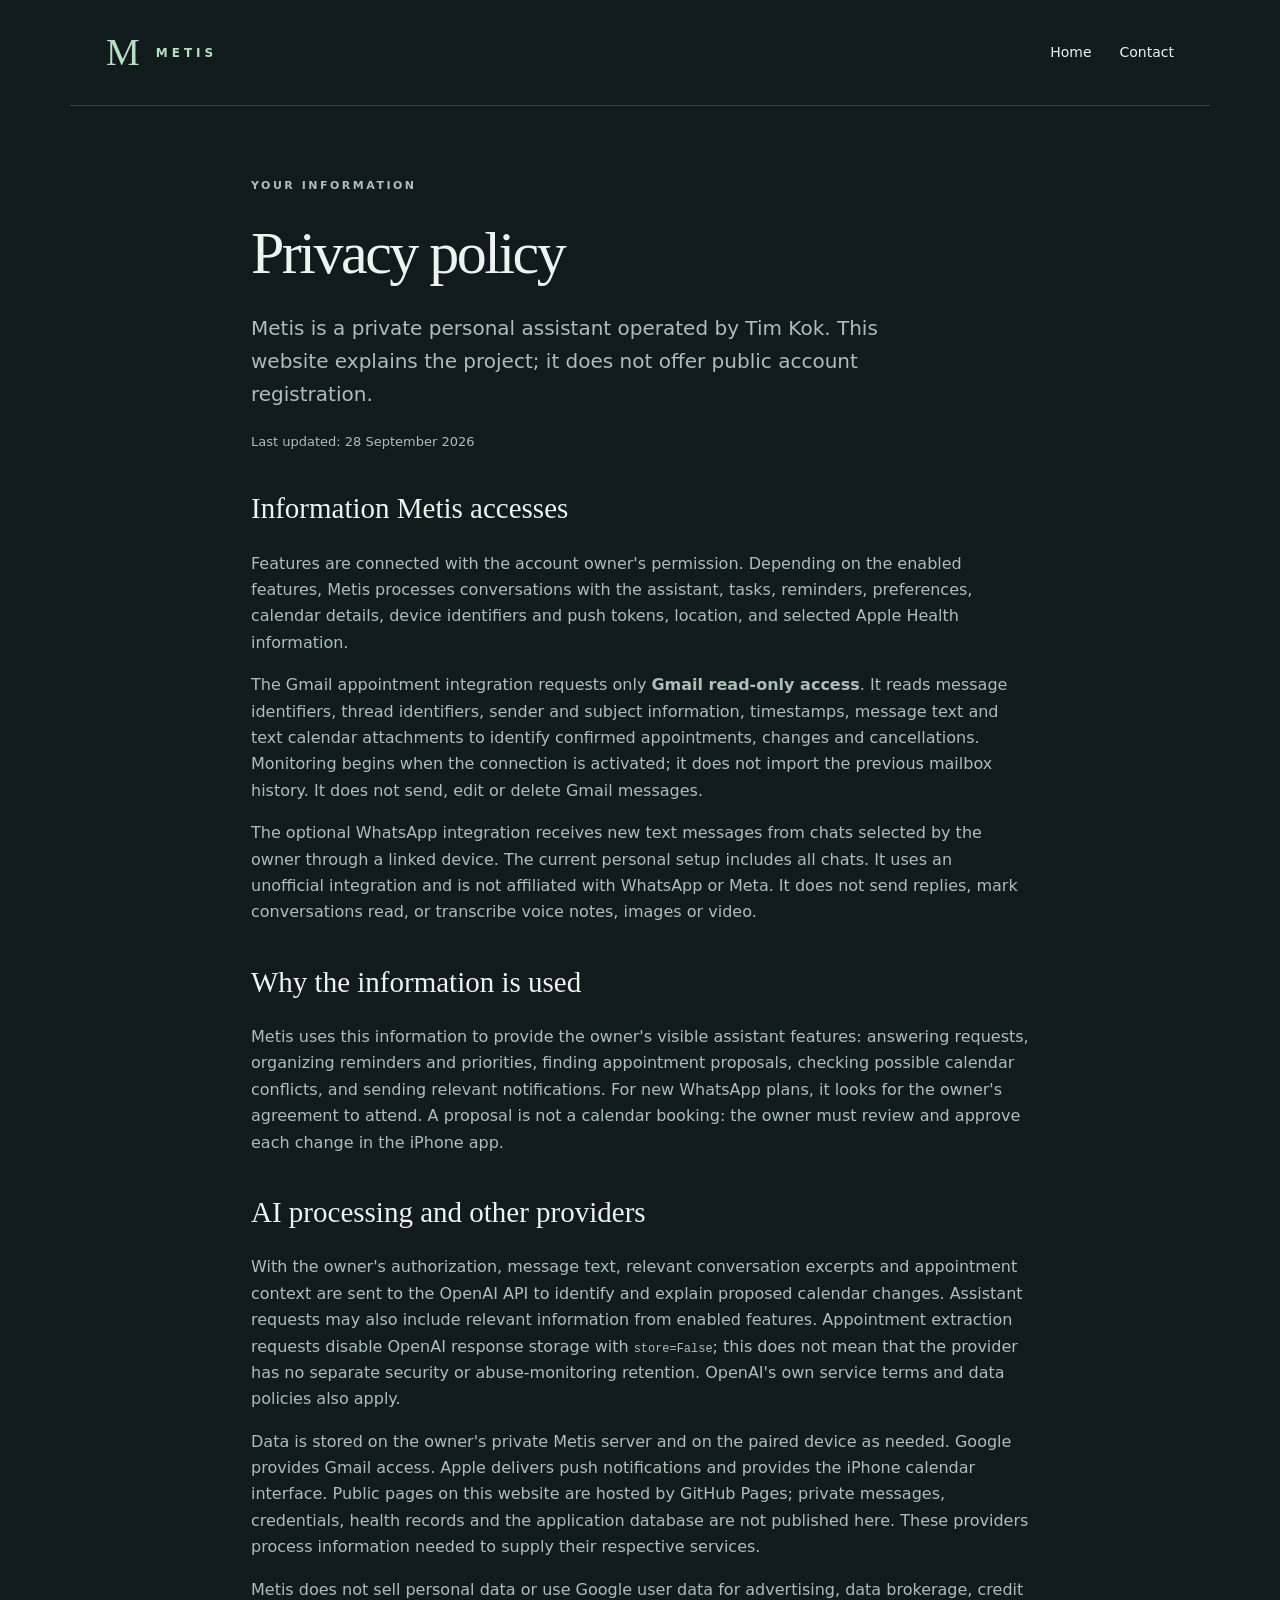
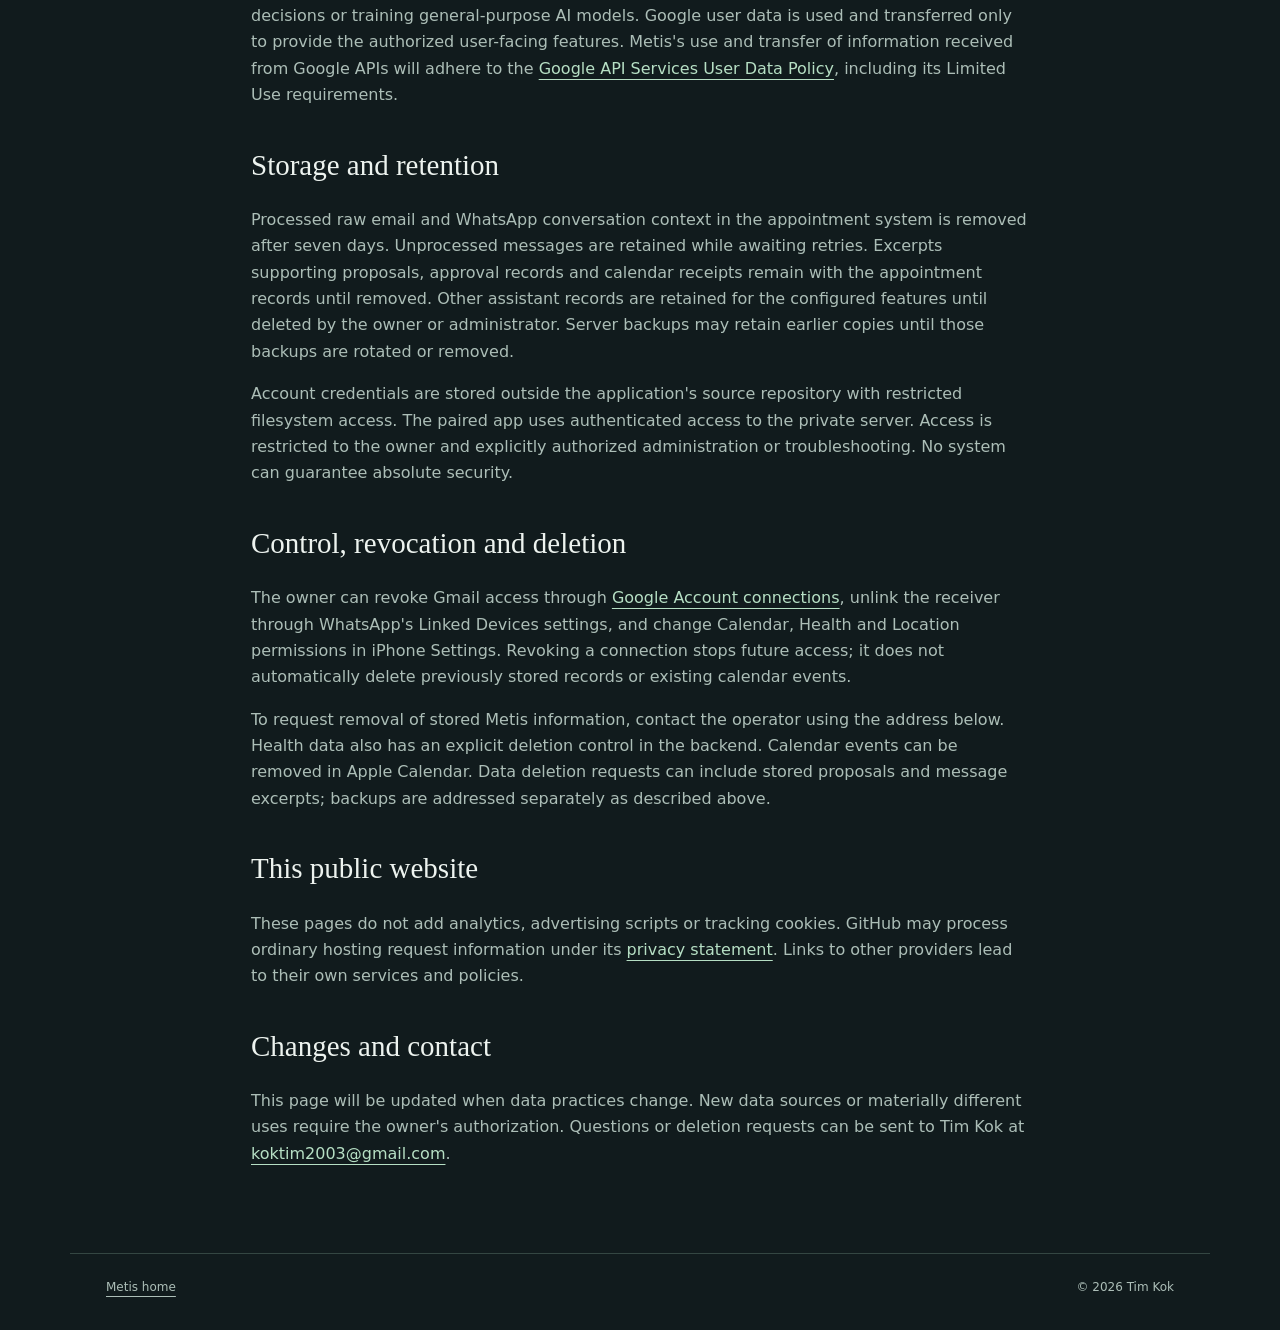
==== privacy.html @ 7e28447e "Prepare public Metis homepage and privacy information" ====
<!doctype html>
<html lang="en"><head><meta charset="utf-8"><meta name="viewport" content="width=device-width,initial-scale=1"><title>Privacy · Metis</title><link rel="stylesheet" href="style.css"></head><body>
<header><a class="brand" href="./">M<span>METIS</span></a><nav><a href="./">Home</a><a href="mailto:koktim2003@gmail.com">Contact</a></nav></header>
<main class="policy"><p class="eyebrow">YOUR INFORMATION</p><h1>Privacy policy</h1><p class="lead">Metis is a private personal assistant operated by Tim Kok. This website explains the project; it does not offer public account registration.</p><p class="quiet">Last updated: 28 September 2026</p>
<h2>Information Metis accesses</h2><p>Features are connected with the account owner's permission. Depending on the enabled features, Metis processes conversations with the assistant, tasks, reminders, preferences, calendar details, device identifiers and push tokens, location, and selected Apple Health information.</p>
<p>The Gmail appointment integration requests only <strong>Gmail read-only access</strong>. It reads message identifiers, thread identifiers, sender and subject information, timestamps, message text and text calendar attachments to identify confirmed appointments, changes and cancellations. Monitoring begins when the connection is activated; it does not import the previous mailbox history. It does not send, edit or delete Gmail messages.</p>
<p>The optional WhatsApp integration receives new text messages from chats selected by the owner through a linked device. The current personal setup includes all chats. It uses an unofficial integration and is not affiliated with WhatsApp or Meta. It does not send replies, mark conversations read, or transcribe voice notes, images or video.</p>
<h2>Why the information is used</h2><p>Metis uses this information to provide the owner's visible assistant features: answering requests, organizing reminders and priorities, finding appointment proposals, checking possible calendar conflicts, and sending relevant notifications. For new WhatsApp plans, it looks for the owner's agreement to attend. A proposal is not a calendar booking: the owner must review and approve each change in the iPhone app.</p>
<h2>AI processing and other providers</h2><p>With the owner's authorization, message text, relevant conversation excerpts and appointment context are sent to the OpenAI API to identify and explain proposed calendar changes. Assistant requests may also include relevant information from enabled features. Appointment extraction requests disable OpenAI response storage with <code>store=False</code>; this does not mean that the provider has no separate security or abuse-monitoring retention. OpenAI's own service terms and data policies also apply.</p>
<p>Data is stored on the owner's private Metis server and on the paired device as needed. Google provides Gmail access. Apple delivers push notifications and provides the iPhone calendar interface. Public pages on this website are hosted by GitHub Pages; private messages, credentials, health records and the application database are not published here. These providers process information needed to supply their respective services.</p>
<p>Metis does not sell personal data or use Google user data for advertising, data brokerage, credit decisions or training general-purpose AI models. Google user data is used and transferred only to provide the authorized user-facing features. Metis's use and transfer of information received from Google APIs will adhere to the <a href="https://developers.google.com/terms/api-services-user-data-policy">Google API Services User Data Policy</a>, including its Limited Use requirements.</p>
<h2>Storage and retention</h2><p>Processed raw email and WhatsApp conversation context in the appointment system is removed after seven days. Unprocessed messages are retained while awaiting retries. Excerpts supporting proposals, approval records and calendar receipts remain with the appointment records until removed. Other assistant records are retained for the configured features until deleted by the owner or administrator. Server backups may retain earlier copies until those backups are rotated or removed.</p>
<p>Account credentials are stored outside the application's source repository with restricted filesystem access. The paired app uses authenticated access to the private server. Access is restricted to the owner and explicitly authorized administration or troubleshooting. No system can guarantee absolute security.</p>
<h2>Control, revocation and deletion</h2><p>The owner can revoke Gmail access through <a href="https://myaccount.google.com/connections">Google Account connections</a>, unlink the receiver through WhatsApp's Linked Devices settings, and change Calendar, Health and Location permissions in iPhone Settings. Revoking a connection stops future access; it does not automatically delete previously stored records or existing calendar events.</p>
<p>To request removal of stored Metis information, contact the operator using the address below. Health data also has an explicit deletion control in the backend. Calendar events can be removed in Apple Calendar. Data deletion requests can include stored proposals and message excerpts; backups are addressed separately as described above.</p>
<h2>This public website</h2><p>These pages do not add analytics, advertising scripts or tracking cookies. GitHub may process ordinary hosting request information under its <a href="https://docs.github.com/en/site-policy/privacy-policies/github-general-privacy-statement">privacy statement</a>. Links to other providers lead to their own services and policies.</p>
<h2>Changes and contact</h2><p>This page will be updated when data practices change. New data sources or materially different uses require the owner's authorization. Questions or deletion requests can be sent to Tim Kok at <a href="mailto:koktim2003@gmail.com">koktim2003@gmail.com</a>.</p></main>
<footer><a href="./">Metis home</a><span>© 2026 Tim Kok</span></footer></body></html>
---- style.css ----
:root{color-scheme:dark;--bg:#111b1d;--panel:#182427;--ink:#edf3ef;--muted:#acbeb7;--mint:#b6dfc4;--line:#344642}*{box-sizing:border-box}html{scroll-behavior:smooth}body{margin:0;background:var(--bg);color:var(--ink);font-family:ui-sans-serif,system-ui,-apple-system,BlinkMacSystemFont,"Segoe UI",sans-serif;line-height:1.65}a{color:inherit;text-underline-offset:5px}header,main,footer{max-width:1140px;margin:auto;padding:0 36px}header{display:flex;align-items:center;justify-content:space-between;min-height:106px;border-bottom:1px solid var(--line)}.brand{text-decoration:none;font-family:Georgia,serif;font-size:38px;color:var(--mint);display:flex;align-items:center;gap:16px}.brand span{font:600 12px system-ui;letter-spacing:4px}nav{display:flex;gap:28px;font-size:14px}nav a{text-decoration:none}.hero{padding:100px 0 84px;max-width:850px}.eyebrow,.number{font-size:11px;letter-spacing:2.5px;font-weight:650;color:var(--mint)}h1{font-family:Georgia,serif;font-weight:400;font-size:clamp(48px,6.5vw,82px);line-height:1.08;letter-spacing:-2.5px;margin:26px 0}h2{font-family:Georgia,serif;font-size:29px;font-weight:400;line-height:1.25}.lead{font-size:20px;max-width:650px;color:var(--muted)}.button{display:inline-flex;gap:30px;align-items:center;margin:22px 0 10px;padding:13px 22px;border-radius:5px;background:var(--mint);color:#132a20;text-decoration:none;font-weight:600;font-size:14px}.quiet{font-size:13px;color:var(--muted)}.cards{display:grid;grid-template-columns:repeat(3,1fr);gap:16px}.cards article{background:var(--panel);padding:30px;border:1px solid var(--line);border-radius:8px}.cards p,.note p,.policy p{color:var(--muted)}.cards p{font-size:15px}.note{padding:65px 0 75px;max-width:700px}.note a{color:var(--mint)}footer{border-top:1px solid var(--line);padding-top:24px;padding-bottom:32px;display:flex;justify-content:space-between;gap:20px;color:var(--muted);font-size:12px}.policy{max-width:850px;padding-top:60px;padding-bottom:70px}.policy h1{font-size:60px}.policy h2{margin-top:38px}.policy a{color:var(--mint)}code{font-size:.92em}a:focus-visible{outline:2px solid var(--mint);outline-offset:6px}@media(max-width:700px){header,main,footer{padding-left:22px;padding-right:22px}header{min-height:86px}.hero{padding:62px 0}.cards{grid-template-columns:1fr}.lead{font-size:18px}h1{letter-spacing:-1.5px}.policy h1{font-size:46px}footer{flex-wrap:wrap}.brand span{letter-spacing:2px}nav{gap:18px}}@media(prefers-reduced-motion:reduce){html{scroll-behavior:auto}}
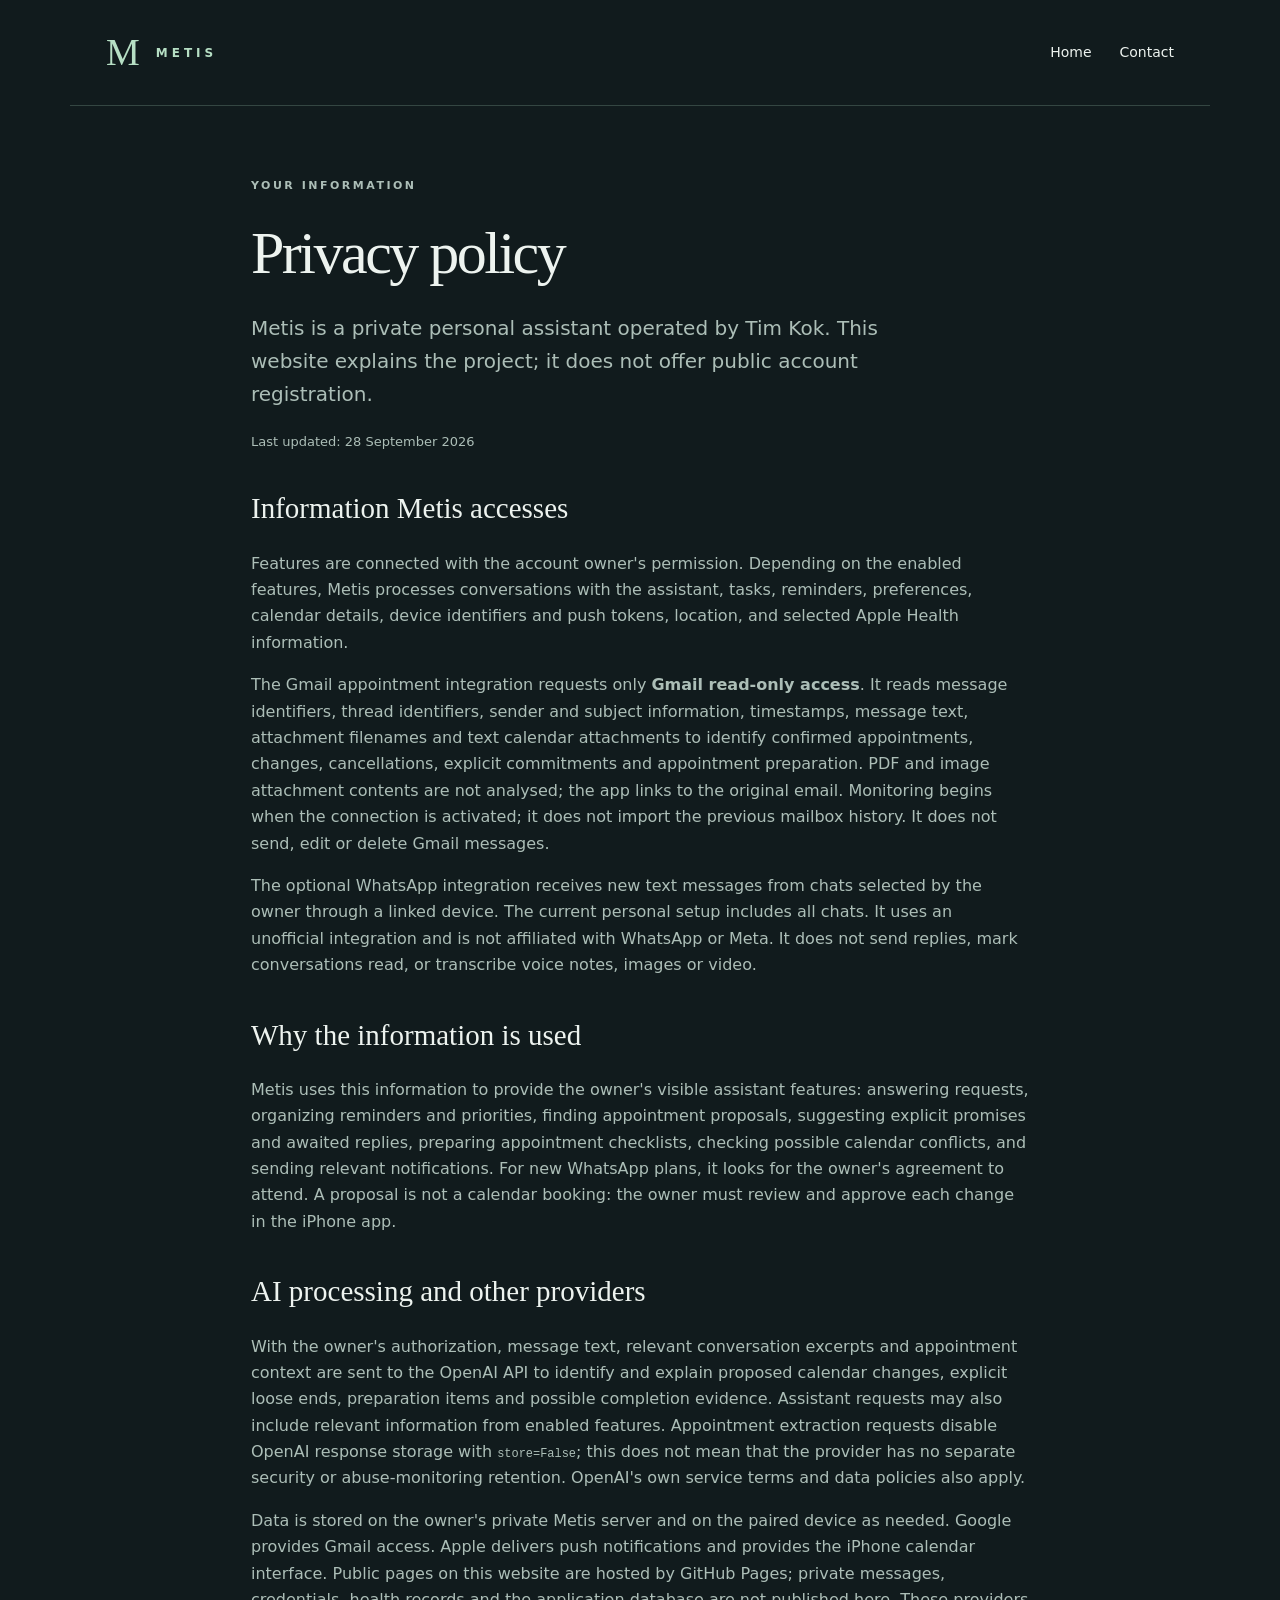
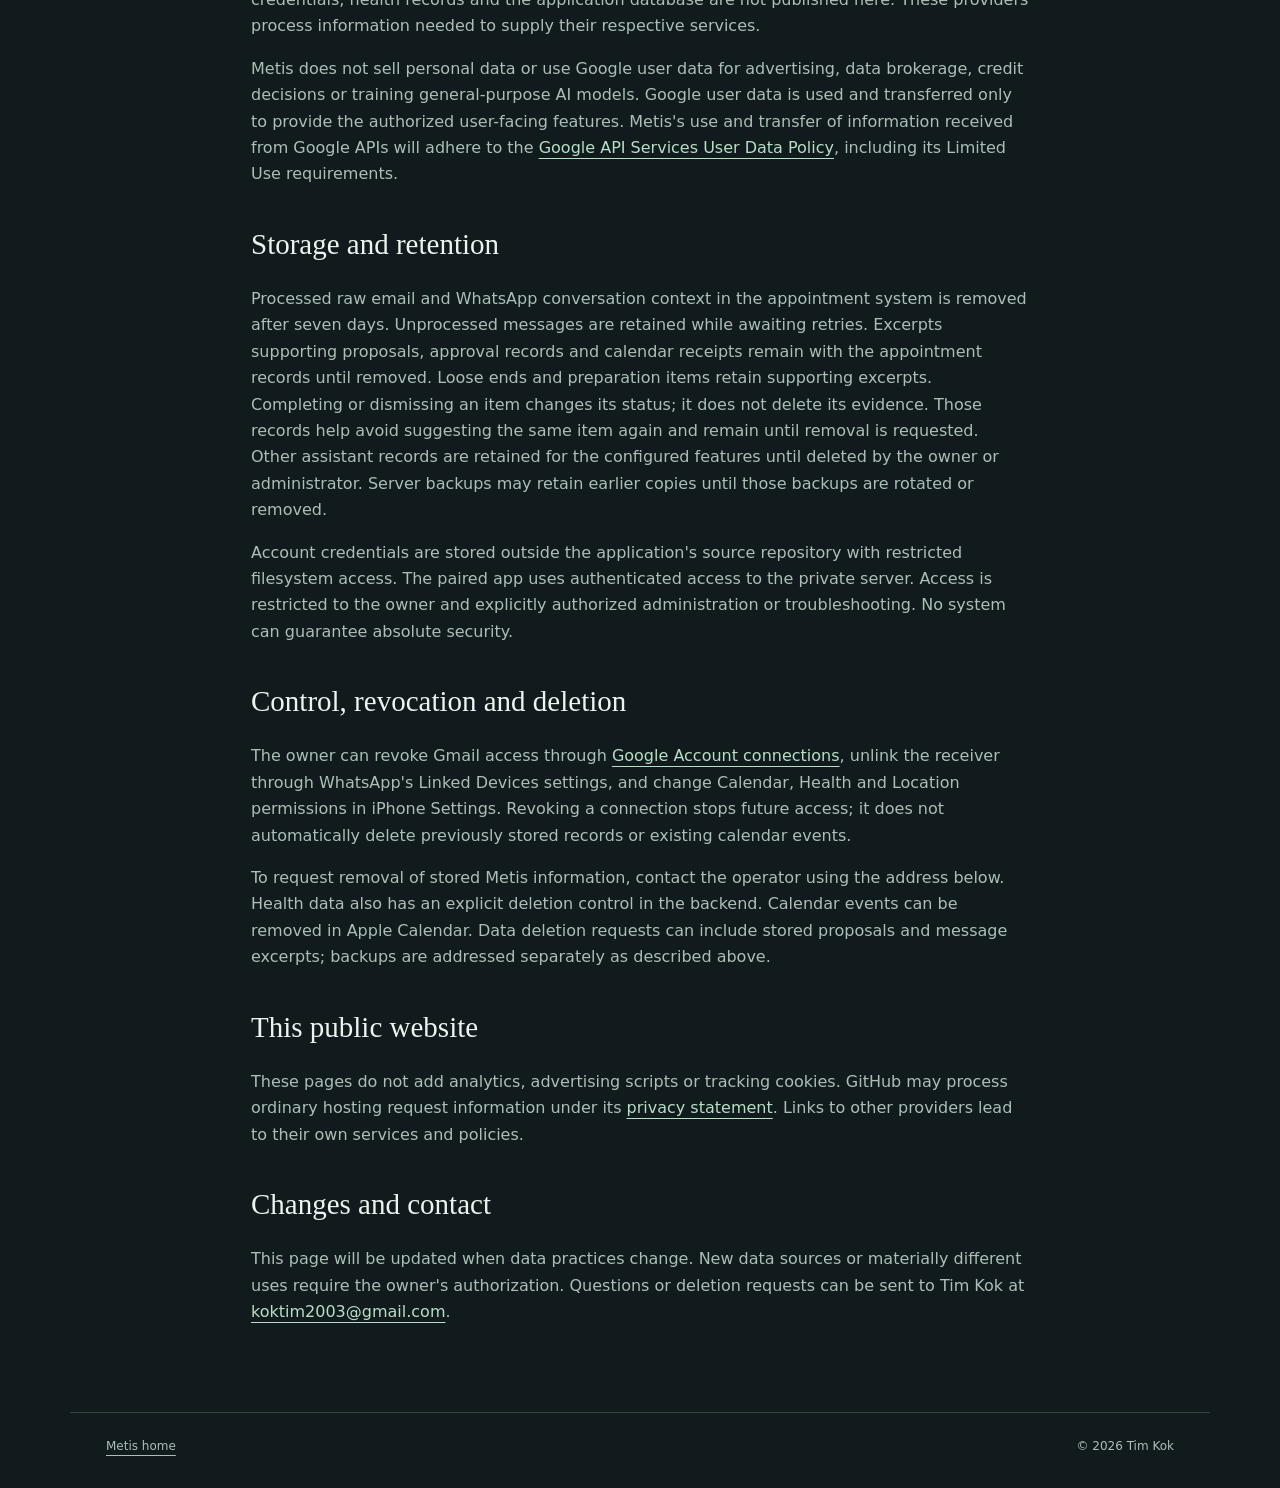
==== commit 4afe0d74: "Describe planning follow-through data use and retention" ====
--- a/privacy.html
+++ b/privacy.html
@@ -3,13 +3,13 @@
 <header><a class="brand" href="./">M<span>METIS</span></a><nav><a href="./">Home</a><a href="mailto:koktim2003@gmail.com">Contact</a></nav></header>
 <main class="policy"><p class="eyebrow">YOUR INFORMATION</p><h1>Privacy policy</h1><p class="lead">Metis is a private personal assistant operated by Tim Kok. This website explains the project; it does not offer public account registration.</p><p class="quiet">Last updated: 28 September 2026</p>
 <h2>Information Metis accesses</h2><p>Features are connected with the account owner's permission. Depending on the enabled features, Metis processes conversations with the assistant, tasks, reminders, preferences, calendar details, device identifiers and push tokens, location, and selected Apple Health information.</p>
-<p>The Gmail appointment integration requests only <strong>Gmail read-only access</strong>. It reads message identifiers, thread identifiers, sender and subject information, timestamps, message text and text calendar attachments to identify confirmed appointments, changes and cancellations. Monitoring begins when the connection is activated; it does not import the previous mailbox history. It does not send, edit or delete Gmail messages.</p>
+<p>The Gmail appointment integration requests only <strong>Gmail read-only access</strong>. It reads message identifiers, thread identifiers, sender and subject information, timestamps, message text, attachment filenames and text calendar attachments to identify confirmed appointments, changes, cancellations, explicit commitments and appointment preparation. PDF and image attachment contents are not analysed; the app links to the original email. Monitoring begins when the connection is activated; it does not import the previous mailbox history. It does not send, edit or delete Gmail messages.</p>
 <p>The optional WhatsApp integration receives new text messages from chats selected by the owner through a linked device. The current personal setup includes all chats. It uses an unofficial integration and is not affiliated with WhatsApp or Meta. It does not send replies, mark conversations read, or transcribe voice notes, images or video.</p>
-<h2>Why the information is used</h2><p>Metis uses this information to provide the owner's visible assistant features: answering requests, organizing reminders and priorities, finding appointment proposals, checking possible calendar conflicts, and sending relevant notifications. For new WhatsApp plans, it looks for the owner's agreement to attend. A proposal is not a calendar booking: the owner must review and approve each change in the iPhone app.</p>
-<h2>AI processing and other providers</h2><p>With the owner's authorization, message text, relevant conversation excerpts and appointment context are sent to the OpenAI API to identify and explain proposed calendar changes. Assistant requests may also include relevant information from enabled features. Appointment extraction requests disable OpenAI response storage with <code>store=False</code>; this does not mean that the provider has no separate security or abuse-monitoring retention. OpenAI's own service terms and data policies also apply.</p>
+<h2>Why the information is used</h2><p>Metis uses this information to provide the owner's visible assistant features: answering requests, organizing reminders and priorities, finding appointment proposals, suggesting explicit promises and awaited replies, preparing appointment checklists, checking possible calendar conflicts, and sending relevant notifications. For new WhatsApp plans, it looks for the owner's agreement to attend. A proposal is not a calendar booking: the owner must review and approve each change in the iPhone app.</p>
+<h2>AI processing and other providers</h2><p>With the owner's authorization, message text, relevant conversation excerpts and appointment context are sent to the OpenAI API to identify and explain proposed calendar changes, explicit loose ends, preparation items and possible completion evidence. Assistant requests may also include relevant information from enabled features. Appointment extraction requests disable OpenAI response storage with <code>store=False</code>; this does not mean that the provider has no separate security or abuse-monitoring retention. OpenAI's own service terms and data policies also apply.</p>
 <p>Data is stored on the owner's private Metis server and on the paired device as needed. Google provides Gmail access. Apple delivers push notifications and provides the iPhone calendar interface. Public pages on this website are hosted by GitHub Pages; private messages, credentials, health records and the application database are not published here. These providers process information needed to supply their respective services.</p>
 <p>Metis does not sell personal data or use Google user data for advertising, data brokerage, credit decisions or training general-purpose AI models. Google user data is used and transferred only to provide the authorized user-facing features. Metis's use and transfer of information received from Google APIs will adhere to the <a href="https://developers.google.com/terms/api-services-user-data-policy">Google API Services User Data Policy</a>, including its Limited Use requirements.</p>
-<h2>Storage and retention</h2><p>Processed raw email and WhatsApp conversation context in the appointment system is removed after seven days. Unprocessed messages are retained while awaiting retries. Excerpts supporting proposals, approval records and calendar receipts remain with the appointment records until removed. Other assistant records are retained for the configured features until deleted by the owner or administrator. Server backups may retain earlier copies until those backups are rotated or removed.</p>
+<h2>Storage and retention</h2><p>Processed raw email and WhatsApp conversation context in the appointment system is removed after seven days. Unprocessed messages are retained while awaiting retries. Excerpts supporting proposals, approval records and calendar receipts remain with the appointment records until removed. Loose ends and preparation items retain supporting excerpts. Completing or dismissing an item changes its status; it does not delete its evidence. Those records help avoid suggesting the same item again and remain until removal is requested. Other assistant records are retained for the configured features until deleted by the owner or administrator. Server backups may retain earlier copies until those backups are rotated or removed.</p>
 <p>Account credentials are stored outside the application's source repository with restricted filesystem access. The paired app uses authenticated access to the private server. Access is restricted to the owner and explicitly authorized administration or troubleshooting. No system can guarantee absolute security.</p>
 <h2>Control, revocation and deletion</h2><p>The owner can revoke Gmail access through <a href="https://myaccount.google.com/connections">Google Account connections</a>, unlink the receiver through WhatsApp's Linked Devices settings, and change Calendar, Health and Location permissions in iPhone Settings. Revoking a connection stops future access; it does not automatically delete previously stored records or existing calendar events.</p>
 <p>To request removal of stored Metis information, contact the operator using the address below. Health data also has an explicit deletion control in the backend. Calendar events can be removed in Apple Calendar. Data deletion requests can include stored proposals and message excerpts; backups are addressed separately as described above.</p>
